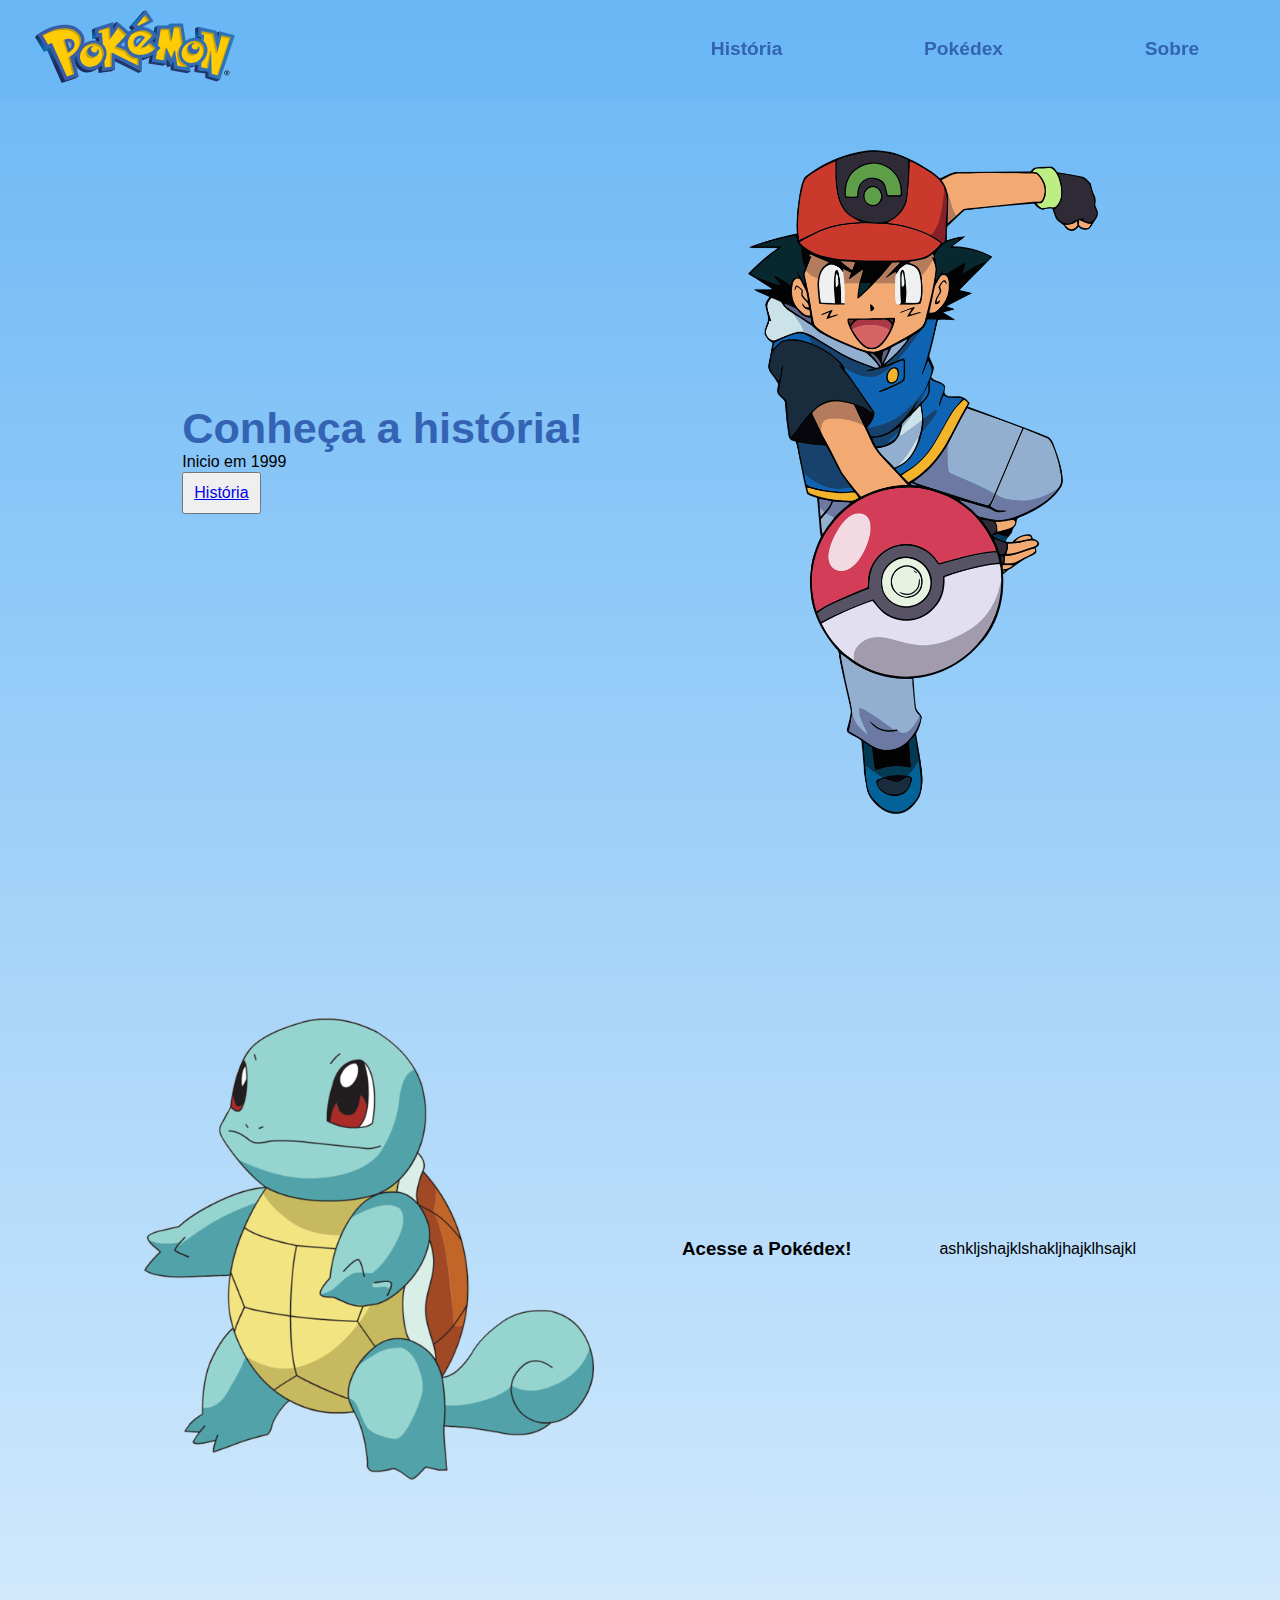
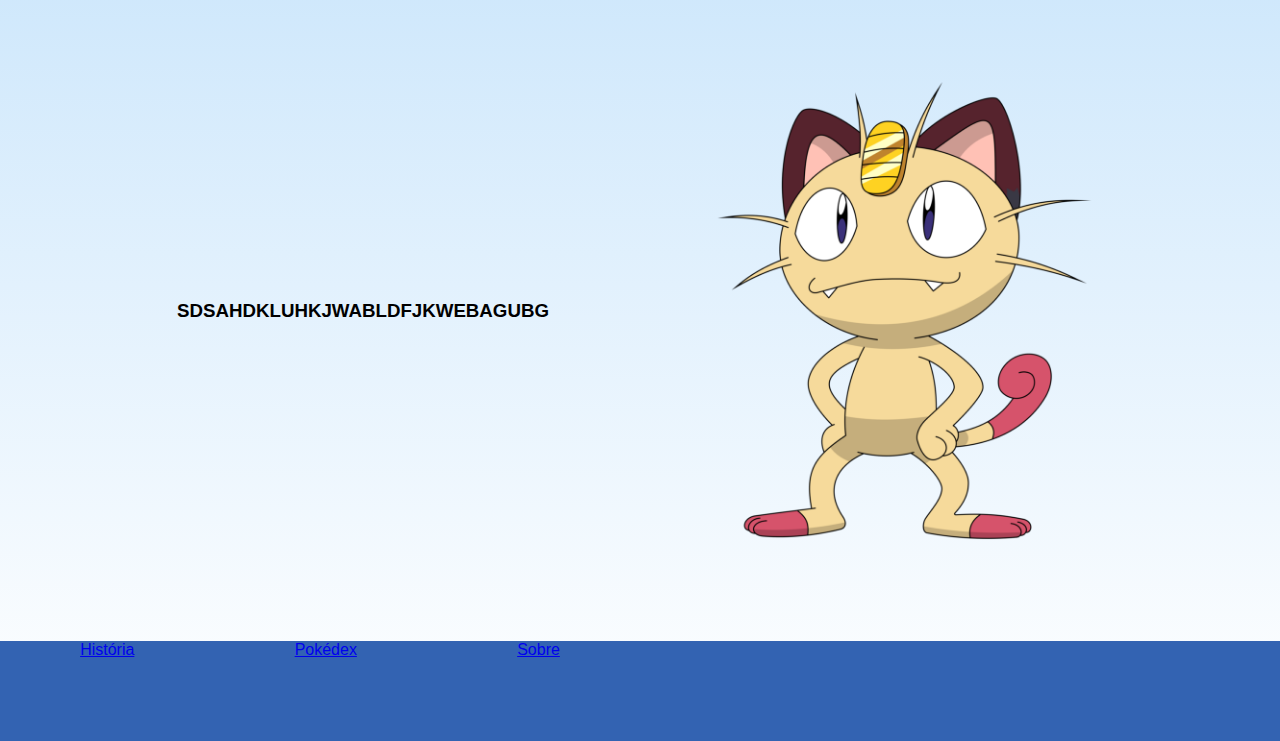
==== index.html @ 3c05b97c "Initial commit" ====
<!DOCTYPE html>
<html lang="pt-br">
<head>
    <meta charset="UTF-8">
    <meta http-equiv="X-UA-Compatible" content="IE=edge">
    <meta name="viewport" content="width=device-width, initial-scale=1.0">
    <title>Pokémon</title>
    <link rel="shortcut icon" href="favicons/favicon-16x16.png" type="image/x-icon">
    
    <link rel="stylesheet" href="normalize/normalize.css">
    <link rel="stylesheet" href="style.css">
</head>
<body>
    <header>
        <nav>
            <div class="logo_div">
                <a href="index.html">
                <img src="imagens/logo.svg" alt="Logo Pokémon" width="200">
                </a>
            </div>
            <div class="navegacao_div">
                <a href="#">História</a>
                <a href="pokedex/pokedex.html">Pokédex</a>
                <a href="sobre.html">Sobre</a>
            </div>
        </nav>
    </header>
    
    
    <section class="primeira_sec">
        <div>
            <h2>Conheça a história!</h3>
            <p>Inicio em 1999</p>
            <button type="button" style="padding: 10px;"><a href="sobre.html">História</a></button>
        </div>
        <div>
            <img class="img_home_1" src="imagens/ash.png" alt="Ash">
        </div>
    </section>
    <section class="primeira_sec">
        <img class="img_home_2" src="imagens/squarte.png" alt="Pikachu">
        <h3>Acesse a Pokédex!</h3>
        <p>ashkljshajklshakljhajklhsajkl</p>
        
    </section>
    <section class="primeira_sec">
        <h3>SDSAHDKLUHKJWABLDFJKWEBAGUBG</h3>
        <img class="img_home_3" src="imagens/miaw.png" alt="Pikachu">
    </section>
    <footer>
        <div class="navegacao_div">
            <a href="#">História</a>
            <a href="pokedex/pokedex.html">Pokédex</a>
            <a href="#">Sobre</a>
        </div>
    </footer>
</body>
</html>
---- style.css ----
@charset "UTF-8";

* {
    margin: 0;
    padding: 0;
    box-sizing: border-box;
    font-family: Arial, Helvetica, sans-serif;
}
body {
    background-image: linear-gradient(to bottom, #6ab7f5, #fff);
    font-family: Verdana, Geneva, Tahoma, sans-serif;
}
nav {
    width: 100%;
    padding: 10px;
    background: #6ab7f58a; 
    position: fixed;
    display: flex;
    justify-content: space-between;
    flex-direction: row;
    align-items: center;
    
}
.logo_div {
    padding-left: 25px;
}
.navegacao_div {
    width: 50%;
    display: flex;
    flex-direction: row;
    justify-content: space-around;
}

.primeira_sec {
    padding: 100px;
    display: flex;
    flex-direction: row;
    align-items: center;
    justify-content: space-around;
}
.primeira_sec h2 {
    font-size: 2.7em;
    color: #3363b2;
}
.img_home_1 {
    max-width: 350px;
    margin-top: 50px;

}
.img_home_2 {
    max-width: 450px;
}
.img_home_3 {
    max-width: 400px;
    
}

nav a {
    text-decoration: none;
    color: #3363b2;
    font-size: 1.2em;
    font-weight: bolder;
}
nav a:hover{
    color: #feca04;
    text-shadow: 1px 2px 6px #3363b2;
}
footer {
    background-color: #3363b2;
    width: 100%;
    height: 100px;
    display: flex;
    
    
}
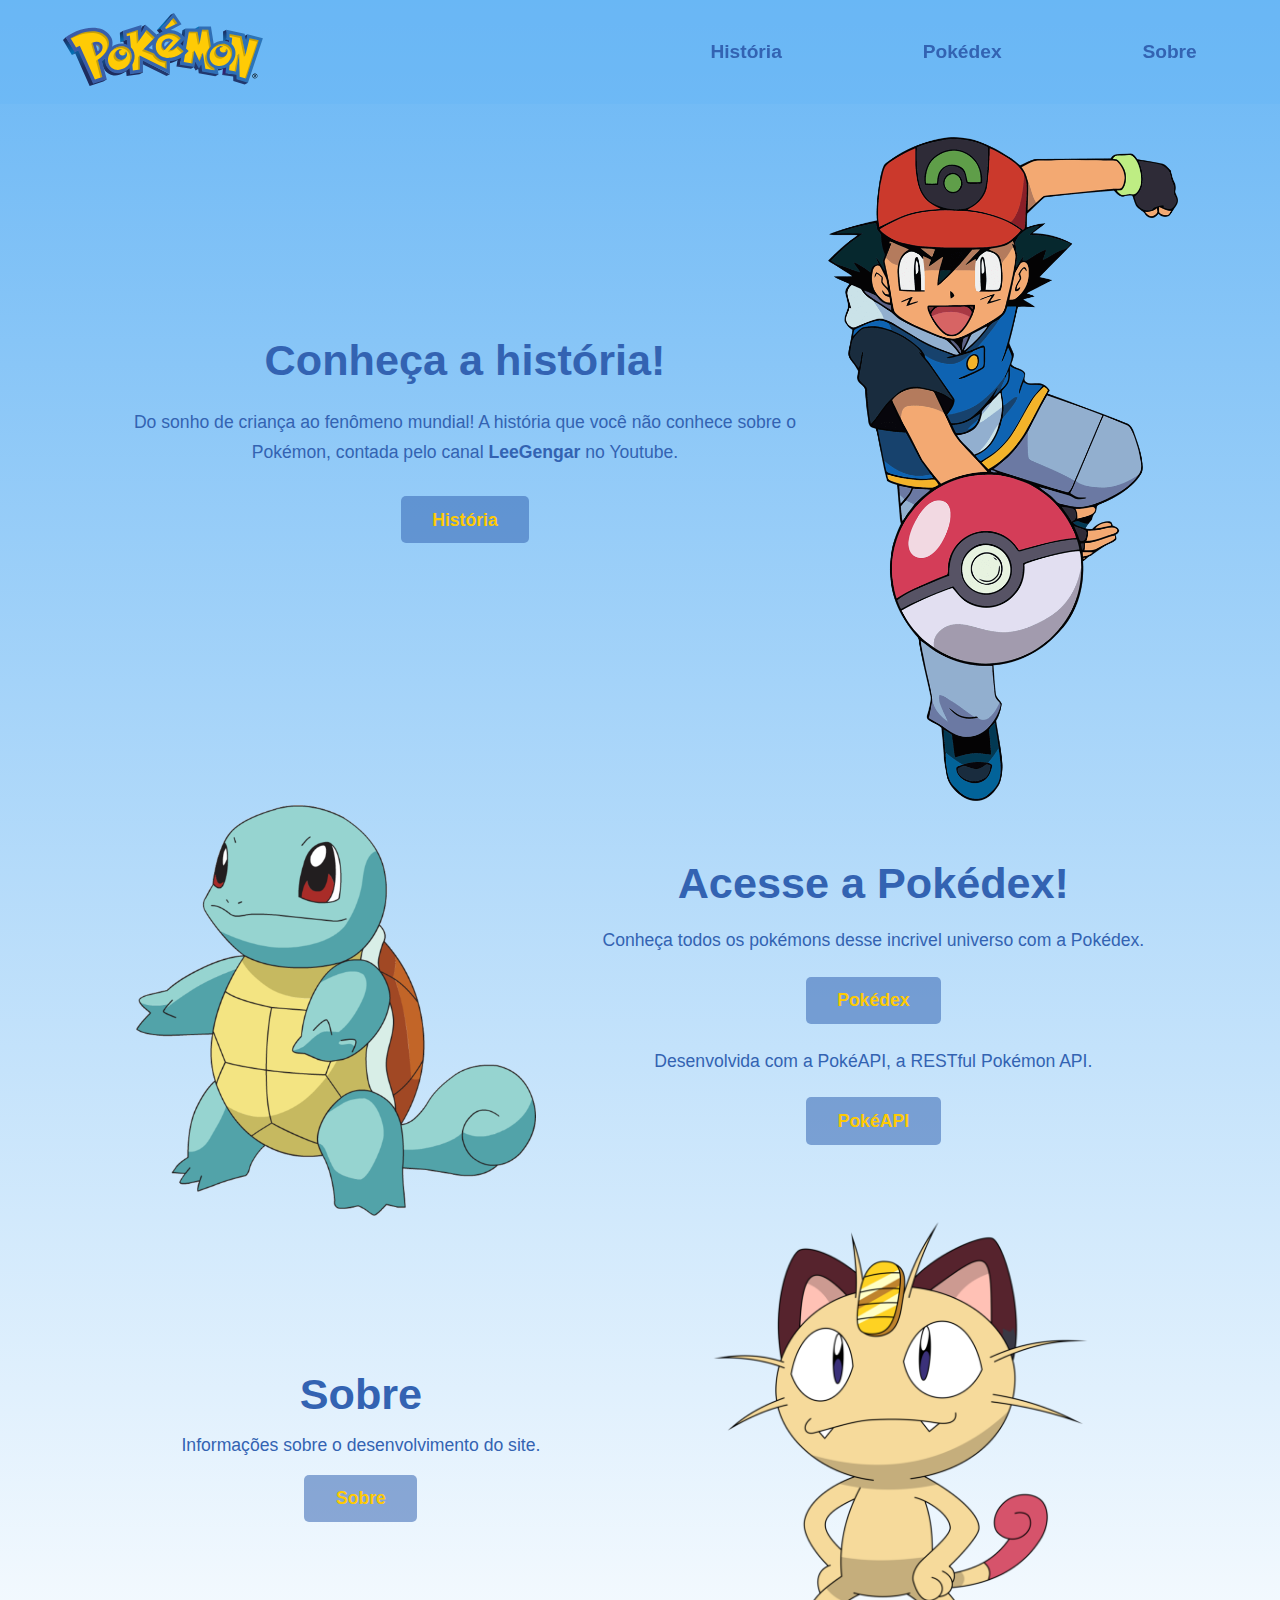
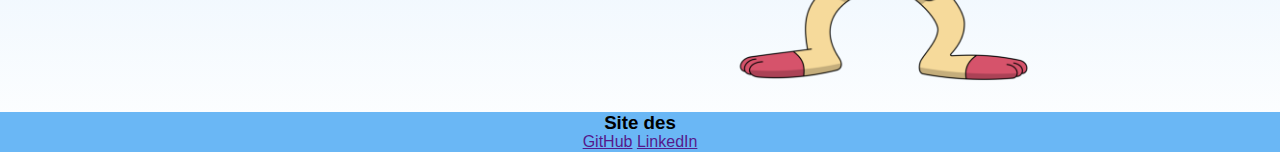
==== commit e02b474a: "commit" ====
--- a/index.html
+++ b/index.html
@@ -5,53 +5,76 @@
     <meta http-equiv="X-UA-Compatible" content="IE=edge">
     <meta name="viewport" content="width=device-width, initial-scale=1.0">
     <title>Pokémon</title>
-    <link rel="shortcut icon" href="favicons/favicon-16x16.png" type="image/x-icon">
-    
+    <link rel="shortcut icon" href="../favicons/pokeball.png" type="image/x-icon">
     <link rel="stylesheet" href="normalize/normalize.css">
-    <link rel="stylesheet" href="style.css">
+    <link rel="stylesheet" href="index.css">
 </head>
 <body>
     <header>
         <nav>
             <div class="logo_div">
                 <a href="index.html">
-                <img src="imagens/logo.svg" alt="Logo Pokémon" width="200">
+                    <img src="../imagens/logo.svg" alt="Logo Pokémon" width="200">
                 </a>
             </div>
             <div class="navegacao_div">
-                <a href="#">História</a>
+                <a href="historia.html">História</a>
                 <a href="pokedex/pokedex.html">Pokédex</a>
                 <a href="sobre.html">Sobre</a>
             </div>
         </nav>
     </header>
     
-    
     <section class="primeira_sec">
-        <div>
+        <div class="textos_sec">
             <h2>Conheça a história!</h3>
-            <p>Inicio em 1999</p>
-            <button type="button" style="padding: 10px;"><a href="sobre.html">História</a></button>
+            
+            <p>Do sonho de criança ao fenômeno mundial! A história que você não conhece sobre o Pokémon, contada pelo canal <strong>LeeGengar</strong> no Youtube.</p>
+            
+            <a class="botao" href="historia.html">História</a>
         </div>
         <div>
-            <img class="img_home_1" src="imagens/ash.png" alt="Ash">
+            <img id="img_home_1" src="../imagens/ash.png" alt="Ash">
         </div>
     </section>
-    <section class="primeira_sec">
-        <img class="img_home_2" src="imagens/squarte.png" alt="Pikachu">
-        <h3>Acesse a Pokédex!</h3>
-        <p>ashkljshajklshakljhajklhsajkl</p>
-        
+
+    <section class="segunda_sec">
+        <div>
+            <img id="img_home_2" src="../imagens/squirtle.png" alt="Squirtle">
+        </div>
+        <div class="textos_sec">
+            <h2>Acesse a Pokédex!</h2>
+            
+            <p>Conheça todos os pokémons desse incrivel universo com a Pokédex.</p>
+            
+            <a class="botao" href="pokedex/pokedex.html">Pokédex</a>
+
+            <p> Desenvolvida com a PokéAPI, a RESTful Pokémon API.</p>
+
+            <a class="botao" href="https://pokeapi.co" target="_blank">PokéAPI</a>
+
+        </div>
     </section>
-    <section class="primeira_sec">
-        <h3>SDSAHDKLUHKJWABLDFJKWEBAGUBG</h3>
-        <img class="img_home_3" src="imagens/miaw.png" alt="Pikachu">
+
+    <section class="terceira_sec">
+        <div class="textos_sec">
+            <h2>Sobre</h2>
+
+            <p>Informações sobre o desenvolvimento do site.</p>
+
+            <a class="botao" href="sobre.html">Sobre</a>
+        </div>
+
+        <div>
+            <img id="img_home_3" src="../imagens/meowth.png" alt="Meowth">
+        </div>
     </section>
+<!--            ----------------------------                     -->
     <footer>
-        <div class="navegacao_div">
-            <a href="#">História</a>
-            <a href="pokedex/pokedex.html">Pokédex</a>
-            <a href="#">Sobre</a>
+        <div>
+            <h3>Site des</h3>
+            <a href="">GitHub</a>
+            <a href="">LinkedIn</a>
         </div>
     </footer>
 </body>
--- a/index.css
+++ b/index.css
@@ -0,0 +1,157 @@
+@charset "UTF-8";
+
+* {
+    margin: 0;
+    padding: 0;
+    box-sizing: border-box;
+    font-family: Verdana, Geneva, Tahoma, sans-serif;
+}
+body {
+    background-image: linear-gradient(to bottom, #6ab7f5, #fff);
+    text-align: center;
+    min-height: 100vh;
+}
+
+/*----------------------------------------*/
+
+nav {
+    width: 100%;
+    padding: 1%;
+    background: #6ab7f58a;
+    position: fixed;
+    display: flex;
+    justify-content: space-between;
+    flex-direction: row;
+    align-items: center;
+    
+}
+.logo_div {
+    padding-left: 4%;
+}
+.navegacao_div {
+    width: 50%;
+    display: flex;
+    flex-direction: row;
+    justify-content: space-around;
+}
+nav a {
+    text-decoration: none;
+    color: #3363b2;
+    font-size: 1.2em;
+    font-weight: bolder;
+}
+nav a:hover{
+    color: #feca04;
+    text-shadow: 2px 2px 8px #3363b2;
+}
+
+/*----------------------------------------*/
+
+.primeira_sec {
+    padding: 8%;
+    padding-bottom: 0;
+    display: flex;
+    flex-direction: row;
+    align-items: center;
+    justify-content: space-around;
+}
+.primeira_sec h2 {
+    font-size: 2.7em;
+    color: #3363b2;
+    text-align: center;
+    margin-bottom: 3%;
+}
+.primeira_sec p {
+    font-size: 1.1em;
+    color: #3363b2;
+    text-align: center;
+    line-height: 30px;
+}
+#img_home_1 {
+    max-width: 350px;
+    margin-top: 10%;
+}
+
+/*----------------------------------------*/
+
+.segunda_sec {
+    padding: 0 8%;
+    display: flex;
+    flex-direction: row;
+    align-items: center;
+    justify-content: space-around;
+}
+.segunda_sec h2 {
+    font-size: 2.7em;
+    color: #3363b2;
+    text-align: center;
+    margin-bottom: 3%;
+}
+.segunda_sec p {
+    font-size: 1.1em;
+    color: #3363b2;
+    text-align: center;
+    line-height: 30px;
+}
+#img_home_2 {
+    max-width: 400px;
+}
+
+/*----------------------------------------*/
+
+.terceira_sec {
+    padding: 0 8%;
+    display: flex;
+    flex-direction: row;
+    align-items: center;
+    justify-content: space-around;
+}
+.terceira_sec h2 {
+    font-size: 2.7em;
+    color: #3363b2;
+    text-align: center;
+    margin-bottom: 3%;
+}
+.terceira_sec p {
+    font-size: 1.1em;
+    color: #3363b2;
+    text-align: center;
+    line-height: 30px;
+}
+
+#img_home_3 {
+    max-width: 400px;
+}
+
+/*----------------------------------------*/
+
+.textos_sec {
+    text-align: center;
+}
+.botao {
+    display: inline-block;
+    margin-top: 4%;
+    margin-bottom: 4%;
+    padding: 1.5vh 3.5vh;
+    background-color: #3363b28a;
+    border-radius: 5px;
+    text-decoration: none;
+    color: #feca04;
+    font-size: 1.1em;
+    font-weight: bold;
+    transition: 0.4s;
+}
+.botao:hover {
+    background-color: #feca04;
+    color: #3363b2;
+    box-shadow: 2px 2px 8px #3363b2;;
+}
+
+/*----------------------------------------*/
+
+footer {
+    margin-top: 2%;
+    background-color: #6ab7f5;
+    width: 100%;
+    height: 20%;
+}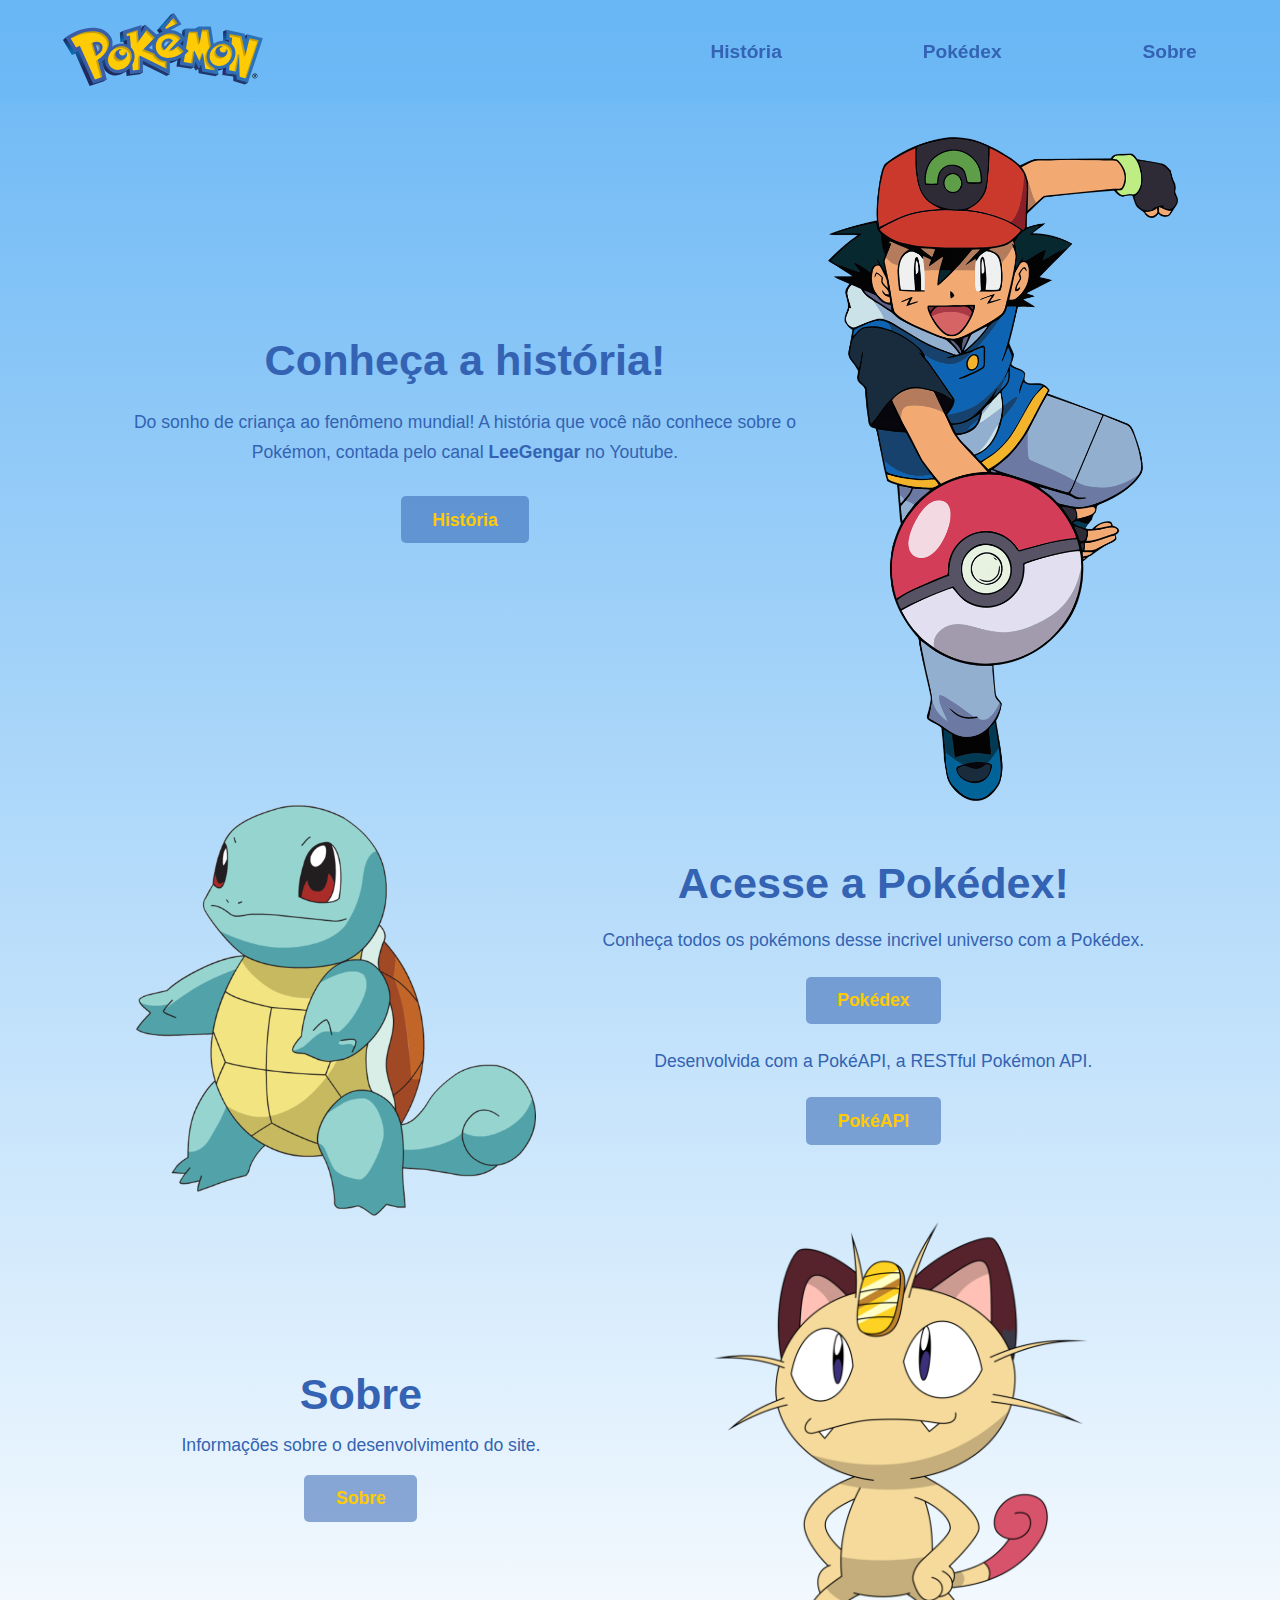
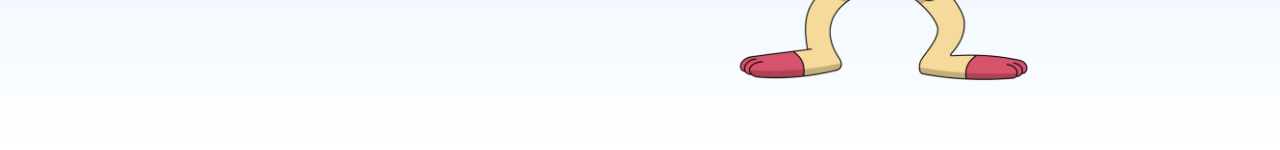
==== commit 2db864b3: "commit" ====
--- a/index.html
+++ b/index.html
@@ -5,49 +5,53 @@
     <meta http-equiv="X-UA-Compatible" content="IE=edge">
     <meta name="viewport" content="width=device-width, initial-scale=1.0">
     <title>Pokémon</title>
-    <link rel="shortcut icon" href="../favicons/pokeball.png" type="image/x-icon">
+    <link rel="shortcut icon" href="/favicons/pokeball.png" type="image/x-icon">
     <link rel="stylesheet" href="normalize/normalize.css">
     <link rel="stylesheet" href="index.css">
 </head>
 <body>
     <header>
         <nav>
-            <div class="logo_div">
+            <div id="div_logo">
                 <a href="index.html">
-                    <img src="../imagens/logo.svg" alt="Logo Pokémon" width="200">
+                    <img src="imagens/logo.svg" alt="Logo Pokémon" width="200">
                 </a>
             </div>
-            <div class="navegacao_div">
-                <a href="historia.html">História</a>
-                <a href="pokedex/pokedex.html">Pokédex</a>
-                <a href="sobre.html">Sobre</a>
+            <div id="div_menu">
+                <a href="paginas/historia.html">História</a>
+                <a href="paginas/pokedex/pokedex.html">Pokédex</a>
+                <a href="paginas/sobre.html">Sobre</a>
             </div>
         </nav>
     </header>
     
-    <section class="primeira_sec">
+    <!------------ Primeira Section ------------>
+
+    <section id="primeira_section">
         <div class="textos_sec">
             <h2>Conheça a história!</h3>
             
             <p>Do sonho de criança ao fenômeno mundial! A história que você não conhece sobre o Pokémon, contada pelo canal <strong>LeeGengar</strong> no Youtube.</p>
             
-            <a class="botao" href="historia.html">História</a>
+            <a class="botao" href="paginas/historia.html">História</a>
         </div>
         <div>
-            <img id="img_home_1" src="../imagens/ash.png" alt="Ash">
+            <img id="img_home_1" src="imagens/ash.png" alt="Ash">
         </div>
     </section>
 
-    <section class="segunda_sec">
+    <!------------ Segunda Section ------------>
+
+    <section id="segunda_section">
         <div>
-            <img id="img_home_2" src="../imagens/squirtle.png" alt="Squirtle">
+            <img id="img_home_2" src="imagens/squirtle.png" alt="Squirtle">
         </div>
         <div class="textos_sec">
             <h2>Acesse a Pokédex!</h2>
             
             <p>Conheça todos os pokémons desse incrivel universo com a Pokédex.</p>
             
-            <a class="botao" href="pokedex/pokedex.html">Pokédex</a>
+            <a class="botao" href="paginas/pokedex/pokedex.html">Pokédex</a>
 
             <p> Desenvolvida com a PokéAPI, a RESTful Pokémon API.</p>
 
@@ -55,27 +59,21 @@
 
         </div>
     </section>
-
-    <section class="terceira_sec">
-        <div class="textos_sec">
+    
+    <!------------ Terceira Section ------------>
+    
+    <section id="terceira_section">
+        <div class="textos_sections">
             <h2>Sobre</h2>
 
             <p>Informações sobre o desenvolvimento do site.</p>
 
-            <a class="botao" href="sobre.html">Sobre</a>
+            <a class="botao" href="paginas/sobre.html">Sobre</a>
         </div>
 
         <div>
-            <img id="img_home_3" src="../imagens/meowth.png" alt="Meowth">
+            <img id="img_home_3" src="imagens/meowth.png" alt="Meowth">
         </div>
     </section>
-<!--            ----------------------------                     -->
-    <footer>
-        <div>
-            <h3>Site des</h3>
-            <a href="">GitHub</a>
-            <a href="">LinkedIn</a>
-        </div>
-    </footer>
 </body>
 </html>--- a/index.css
+++ b/index.css
@@ -12,7 +12,7 @@
     min-height: 100vh;
 }
 
-/*----------------------------------------*/
+/*----------------- Header -----------------*/
 
 nav {
     width: 100%;
@@ -25,109 +25,45 @@
     align-items: center;
     
 }
-.logo_div {
+#div_logo{
     padding-left: 4%;
 }
-.navegacao_div {
+#div_menu {
     width: 50%;
     display: flex;
     flex-direction: row;
     justify-content: space-around;
 }
-nav a {
+#div_menu a {
     text-decoration: none;
     color: #3363b2;
     font-size: 1.2em;
     font-weight: bolder;
 }
-nav a:hover{
+#div_menu a:hover{
     color: #feca04;
     text-shadow: 2px 2px 8px #3363b2;
 }
 
-/*----------------------------------------*/
+/*----------------- Estilo Geral Sections -----------------*/
 
-.primeira_sec {
-    padding: 8%;
-    padding-bottom: 0;
-    display: flex;
-    flex-direction: row;
-    align-items: center;
-    justify-content: space-around;
-}
-.primeira_sec h2 {
+h2 {
     font-size: 2.7em;
     color: #3363b2;
     text-align: center;
     margin-bottom: 3%;
 }
-.primeira_sec p {
+p {
     font-size: 1.1em;
     color: #3363b2;
     text-align: center;
     line-height: 30px;
 }
-#img_home_1 {
-    max-width: 350px;
-    margin-top: 10%;
+.textos_sections {
+    text-align: center;
 }
 
-/*----------------------------------------*/
 
-.segunda_sec {
-    padding: 0 8%;
-    display: flex;
-    flex-direction: row;
-    align-items: center;
-    justify-content: space-around;
-}
-.segunda_sec h2 {
-    font-size: 2.7em;
-    color: #3363b2;
-    text-align: center;
-    margin-bottom: 3%;
-}
-.segunda_sec p {
-    font-size: 1.1em;
-    color: #3363b2;
-    text-align: center;
-    line-height: 30px;
-}
-#img_home_2 {
-    max-width: 400px;
-}
-
-/*----------------------------------------*/
-
-.terceira_sec {
-    padding: 0 8%;
-    display: flex;
-    flex-direction: row;
-    align-items: center;
-    justify-content: space-around;
-}
-.terceira_sec h2 {
-    font-size: 2.7em;
-    color: #3363b2;
-    text-align: center;
-    margin-bottom: 3%;
-}
-.terceira_sec p {
-    font-size: 1.1em;
-    color: #3363b2;
-    text-align: center;
-    line-height: 30px;
-}
-
-#img_home_3 {
-    max-width: 400px;
-}
-
-/*----------------------------------------*/
-
-.textos_sec {
-    text-align: center;
-}
 .botao {
     display: inline-block;
     margin-top: 4%;
@@ -147,11 +83,66 @@
     box-shadow: 2px 2px 8px #3363b2;;
 }
 
-/*----------------------------------------*/
+/*----------------- Sections -----------------*/
 
-footer {
-    margin-top: 2%;
-    background-color: #6ab7f5;
-    width: 100%;
-    height: 20%;
+#primeira_section {
+    padding: 8%;
+    padding-bottom: 0;
+    display: flex;
+    flex-direction: row;
+    align-items: center;
+    justify-content: space-around;
+}
+#img_home_1 {
+    max-width: 350px;
+    margin-top: 10%;
+}
+
+#segunda_section {
+    padding: 0 8%;
+    display: flex;
+    flex-direction: row;
+    align-items: center;
+    justify-content: space-around;
+}
+#img_home_2 {
+    max-width: 400px;
+}
+
+#terceira_section {
+    padding: 0 8%;
+    padding-bottom: 5%;
+    display: flex;
+    flex-direction: row;
+    align-items: center;
+    justify-content: space-around;
+}
+#img_home_3 {
+    max-width: 400px;
+}
+
+/* Extra small devices (portrait phones, less than 576px) */
+@media (max-width: 575.98px) {
+    nav a {
+        font-size: 0.6em;
+    }
+    .logo_div {
+        width: 10px;
+    }
+    #img_home_1, #img_home_2, #img_home_3  {
+        width: 100px;
+    }
+}
+
+/* Small devices (landscape phones, 576px and up) */
+@media (min-width: 576px) and (max-width: 767.98px) {
+    nav a {
+        font-size: 1em;
+    }
+    #img_home_1, #img_home_2, #img_home_3  {
+        width: 100px;
+    }
+    .logo_div a img{
+        width: 1px;
+    }
 }